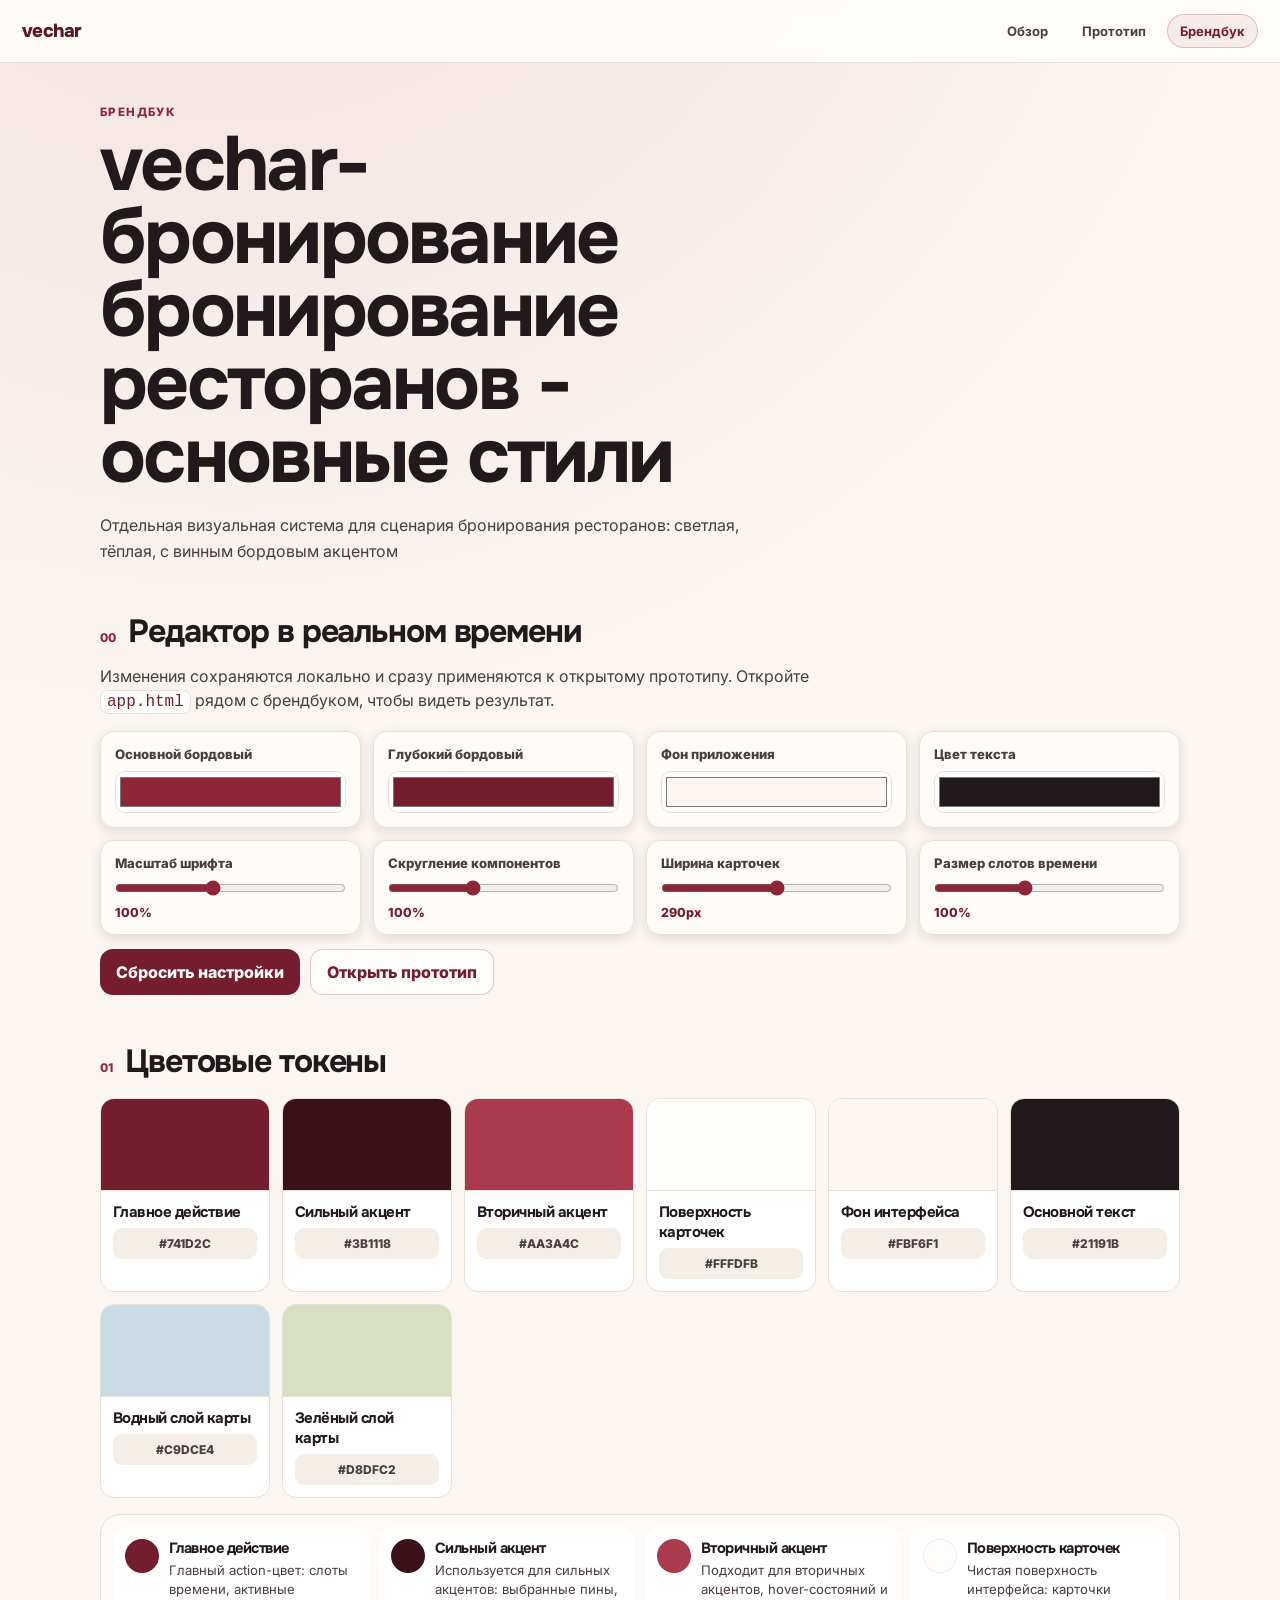
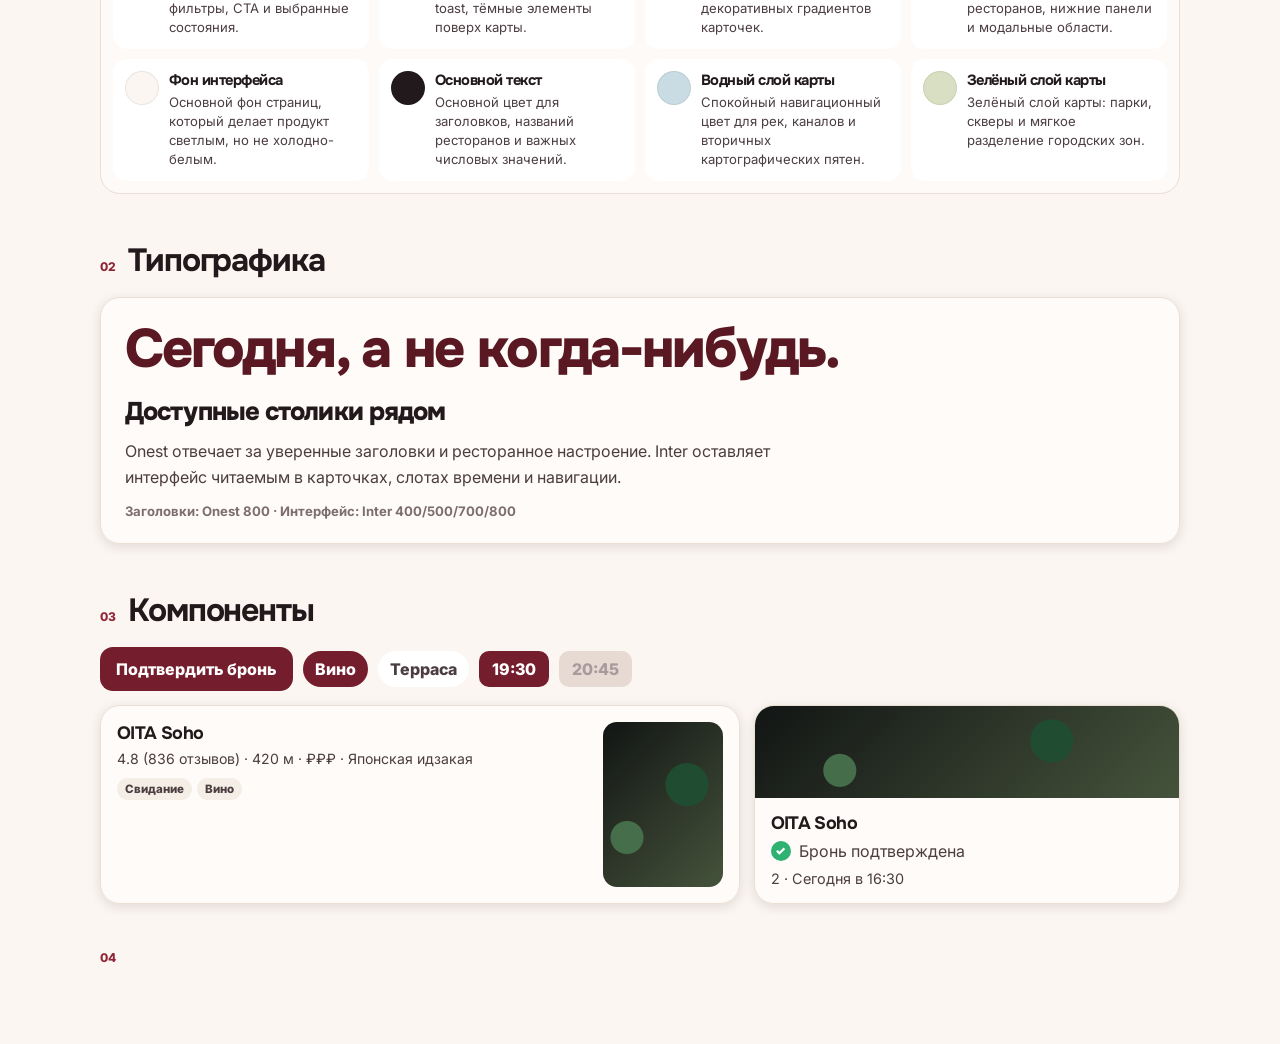
==== brandbook.html @ 6964b8a4 "git init repo" ====
<!DOCTYPE html>
<html lang="ru">
  <head>
    <meta charset="UTF-8" />
    <meta name="viewport" content="width=device-width, initial-scale=1" />
    <meta name="description" content="vechar GPT booking brandbook — токены, компоненты и принципы" />
    <title>vechar  — брендбук by snilezyz</title>
    <link rel="stylesheet" href="./brandbook.css" />
  </head>
  <body>
    <header class="site-header">
      <a class="site-logo" href="./index.html">vechar</a>
      <nav class="site-nav" aria-label="Разделы">
        <a href="./index.html">Обзор</a>
        <a href="./app.html">Прототип</a>
        <a class="active" href="./brandbook.html">Брендбук</a>
      </nav>
    </header>

    <main class="brandbook">
      <section class="brand-hero">
        <p class="eyebrow">Брендбук </p>
        <h1> vechar-бронирование бронирование ресторанов - основные стили</h1>
        <p>
          Отдельная визуальная система для сценария бронирования ресторанов: светлая, тёплая, с винным бордовым акцентом 
        </p>
      </section>

      <section class="section editor-section">
        <div class="section-title">
          <p>00</p>
          <h2>Редактор в реальном времени</h2>
        </div>
        <p class="editor-note">
          Изменения сохраняются локально и сразу применяются к открытому прототипу. Откройте <code>app.html</code> рядом с брендбуком, чтобы видеть результат.
        </p>
        <div class="editor-grid">
          <label>
            <span>Основной бордовый</span>
            <input type="color" data-theme-field="wine600" />
          </label>
          <label>
            <span>Глубокий бордовый</span>
            <input type="color" data-theme-field="wine700" />
          </label>
          <label>
            <span>Фон приложения</span>
            <input type="color" data-theme-field="cream100" />
          </label>
          <label>
            <span>Цвет текста</span>
            <input type="color" data-theme-field="ink900" />
          </label>
          <label>
            <span>Масштаб шрифта</span>
            <input type="range" min="0.9" max="1.14" step="0.01" data-theme-field="fontScale" />
            <output data-theme-output="fontScale"></output>
          </label>
          <label>
            <span>Скругление компонентов</span>
            <input type="range" min="0.75" max="1.45" step="0.01" data-theme-field="radiusScale" />
            <output data-theme-output="radiusScale"></output>
          </label>
          <label>
            <span>Ширина карточек</span>
            <input type="range" min="250" max="330" step="1" data-theme-field="cardWidth" />
            <output data-theme-output="cardWidth"></output>
          </label>
          <label>
            <span>Размер слотов времени</span>
            <input type="range" min="0.85" max="1.24" step="0.01" data-theme-field="slotScale" />
            <output data-theme-output="slotScale"></output>
          </label>
        </div>
        <div class="editor-actions">
          <button type="button" class="btn-primary" id="resetTheme">Сбросить настройки</button>
          <a class="btn-secondary" href="./app.html">Открыть прототип</a>
        </div>
      </section>

      <section class="section">
        <div class="section-title">
          <p>01</p>
          <h2>Цветовые токены</h2>
        </div>
        <div class="swatches">
          <article class="swatch"><div style="background:#741d2c"></div><h3>Главное действие</h3><button data-hex="#741D2C">#741D2C</button></article>
          <article class="swatch"><div style="background:#3b1118"></div><h3>Сильный акцент</h3><button data-hex="#3B1118">#3B1118</button></article>
          <article class="swatch"><div style="background:#aa3a4c"></div><h3>Вторичный акцент</h3><button data-hex="#AA3A4C">#AA3A4C</button></article>
          <article class="swatch"><div style="background:#fffdfb"></div><h3>Поверхность карточек</h3><button data-hex="#FFFDFB">#FFFDFB</button></article>
          <article class="swatch"><div style="background:#fbf6f1"></div><h3>Фон интерфейса</h3><button data-hex="#FBF6F1">#FBF6F1</button></article>
          <article class="swatch"><div style="background:#21191b"></div><h3>Основной текст</h3><button data-hex="#21191B">#21191B</button></article>
          <article class="swatch"><div style="background:#c9dce4"></div><h3>Водный слой карты</h3><button data-hex="#C9DCE4">#C9DCE4</button></article>
          <article class="swatch"><div style="background:#d8dfc2"></div><h3>Зелёный слой карты</h3><button data-hex="#D8DFC2">#D8DFC2</button></article>
        </div>
        <aside class="color-notes" aria-label="Пояснения к цветам">
          <article>
            <span style="background:#741d2c"></span>
            <div>
              <h3>Главное действие</h3>
              <p>Главный action-цвет: слоты времени, активные фильтры, CTA и выбранные состояния.</p>
            </div>
          </article>
          <article>
            <span style="background:#3b1118"></span>
            <div>
              <h3>Сильный акцент</h3>
              <p>Используется для сильных акцентов: выбранные пины, toast, тёмные элементы поверх карты.</p>
            </div>
          </article>
          <article>
            <span style="background:#aa3a4c"></span>
            <div>
              <h3>Вторичный акцент</h3>
              <p>Подходит для вторичных акцентов, hover-состояний и декоративных градиентов карточек.</p>
            </div>
          </article>
          <article>
            <span style="background:#fffdfb"></span>
            <div>
              <h3>Поверхность карточек</h3>
              <p>Чистая поверхность интерфейса: карточки ресторанов, нижние панели и модальные области.</p>
            </div>
          </article>
          <article>
            <span style="background:#fbf6f1"></span>
            <div>
              <h3>Фон интерфейса</h3>
              <p>Основной фон страниц, который делает продукт светлым, но не холодно-белым.</p>
            </div>
          </article>
          <article>
            <span style="background:#21191b"></span>
            <div>
              <h3>Основной текст</h3>
              <p>Основной цвет для заголовков, названий ресторанов и важных числовых значений.</p>
            </div>
          </article>
          <article>
            <span style="background:#c9dce4"></span>
            <div>
              <h3>Водный слой карты</h3>
              <p>Спокойный навигационный цвет для рек, каналов и вторичных картографических пятен.</p>
            </div>
          </article>
          <article>
            <span style="background:#d8dfc2"></span>
            <div>
              <h3>Зелёный слой карты</h3>
              <p>Зелёный слой карты: парки, скверы и мягкое разделение городских зон.</p>
            </div>
          </article>
        </aside>
      </section>

      <section class="section split">
        <div class="section-title">
          <p>02</p>
          <h2>Типографика</h2>
        </div>
        <div class="type-card">
          <p class="display">Сегодня, а не когда-нибудь.</p>
          <p class="headline">Доступные столики рядом</p>
          <p class="body-copy">Onest отвечает за уверенные заголовки и ресторанное настроение. Inter оставляет интерфейс читаемым в карточках, слотах времени и навигации.</p>
          <p class="caption">Заголовки: Onest 800 · Интерфейс: Inter 400/500/700/800</p>
        </div>
      </section>

      <section class="section">
        <div class="section-title">
          <p>03</p>
          <h2>Компоненты</h2>
        </div>
        <div class="component-row">
          <button class="demo-primary" type="button">Подтвердить бронь</button>
          <button class="demo-chip active" type="button">Вино</button>
          <button class="demo-chip" type="button">Терраса</button>
          <button class="demo-slot" type="button">19:30</button>
          <button class="demo-slot disabled" type="button" disabled>20:45</button>
        </div>
        <div class="component-grid">
          <article class="demo-restaurant">
            <div>
              <h3>OITA Soho</h3>
              <p>4.8 (836 отзывов) · 420 м · ₽₽₽ · Японская идзакая</p>
              <div><span>Свидание</span><span>Вино</span></div>
            </div>
            <div class="demo-photo"></div>
          </article>
          <article class="demo-reservation">
            <div class="demo-reservation-photo"></div>
            <div>
              <h3>OITA Soho</h3>
              <p><span>✓</span> Бронь подтверждена</p>
              <small>2 · Сегодня в 16:30</small>
            </div>
          </article>
        </div>
      </section>

      <section class="section principles">
        <div class="section-title">
          <p>04</p>
                </div>
        
      </section>
    </main>

    <div class="toast" id="toast" aria-live="polite"></div>
    <script src="./theme-editor.js"></script>
    <script src="./brandbook.js"></script>
  </body>
</html>
---- brandbook.css ----
@import url("https://fonts.googleapis.com/css2?family=Inter:wght@400;500;600;700;800&family=Onest:wght@600;700;800&display=swap");

:root {
  --wine-900: #3b1118;
  --wine-800: #5a1823;
  --wine-700: #741d2c;
  --wine-600: #8f2638;
  --wine-500: #aa3a4c;
  --cream-50: #fffdfb;
  --cream-100: #fbf6f1;
  --cream-150: #f5eee7;
  --cream-200: #eadfd6;
  --clay-300: #d8c6ba;
  --ink-900: #21191b;
  --ink-700: #4b3d40;
  --ink-500: #7d6d70;
  --green: #2fb171;
  --radius-sm: 10px;
  --radius-md: 14px;
  --radius-lg: 20px;
  --radius-pill: 999px;
  --shadow-card: 0 3px 12px rgba(40, 24, 27, 0.12);
}

* {
  box-sizing: border-box;
  margin: 0;
}

body {
  min-height: 100vh;
  font-family: "Inter", system-ui, -apple-system, BlinkMacSystemFont, "Segoe UI", sans-serif;
  font-size: var(--editor-font-size, 16px);
  background:
    radial-gradient(circle at 18% -12%, rgba(170, 58, 76, 0.13), transparent 34%),
    var(--cream-100);
  color: var(--ink-900);
}

button {
  font: inherit;
  cursor: pointer;
}

code {
  border: 1px solid var(--cream-200);
  border-radius: 8px;
  background: #fff;
  padding: 2px 6px;
  color: var(--wine-700);
}

.site-header {
  position: sticky;
  top: 0;
  z-index: 100;
  display: flex;
  justify-content: space-between;
  align-items: center;
  gap: 16px;
  padding: 14px 22px;
  background: rgba(255, 253, 251, 0.9);
  border-bottom: 1px solid var(--cream-200);
  backdrop-filter: blur(14px);
}

.site-logo {
  color: var(--wine-800);
  font-family: "Onest", system-ui, sans-serif;
  font-size: 1.18rem;
  font-weight: 800;
  letter-spacing: -0.03em;
  text-decoration: none;
}

.site-nav {
  display: flex;
  flex-wrap: wrap;
  gap: 8px;
}

.site-nav a {
  color: var(--ink-700);
  text-decoration: none;
  border: 1px solid transparent;
  border-radius: var(--radius-pill);
  padding: 8px 12px;
  font-size: 0.8125rem;
  font-weight: 700;
}

.site-nav a.active,
.site-nav a:hover {
  color: var(--wine-700);
  border-color: rgba(143, 38, 56, 0.24);
  background: rgba(143, 38, 56, 0.08);
}

.landing,
.brandbook {
  width: min(1080px, calc(100% - 36px));
  margin: 0 auto;
  padding: 42px 0 64px;
}

.landing-hero,
.brand-hero {
  max-width: 760px;
  margin-bottom: 36px;
}

.eyebrow {
  margin-bottom: 10px;
  color: var(--wine-600);
  text-transform: uppercase;
  letter-spacing: 0.12em;
  font-size: 0.72rem;
  font-weight: 800;
}

h1,
h2,
h3,
.display,
.headline {
  font-family: "Onest", system-ui, sans-serif;
  letter-spacing: -0.035em;
}

h1 {
  max-width: 840px;
  font-size: clamp(2.1rem, 7vw, 4.8rem);
  line-height: 0.95;
}

.landing-hero p:not(.eyebrow),
.brand-hero p:not(.eyebrow) {
  max-width: 650px;
  margin-top: 18px;
  color: var(--ink-700);
  font-size: 1rem;
  line-height: 1.65;
}

.hero-actions {
  display: flex;
  flex-wrap: wrap;
  gap: 10px;
  margin-top: 24px;
}

.primary-link,
.secondary-link {
  border-radius: var(--radius-pill);
  padding: 12px 16px;
  text-decoration: none;
  font-size: 0.9rem;
  font-weight: 800;
}

.primary-link {
  background: var(--wine-700);
  color: #fff;
}

.secondary-link {
  border: 1px solid rgba(143, 38, 56, 0.25);
  color: var(--wine-700);
  background: rgba(255, 255, 255, 0.66);
}

.landing-grid {
  display: grid;
  grid-template-columns: repeat(3, 1fr);
  gap: 14px;
}

.landing-grid article,
.type-card,
.demo-restaurant,
.demo-reservation,
.principles ol {
  border: 1px solid var(--cream-200);
  border-radius: var(--editor-radius-20, 20px);
  background: rgba(255, 253, 251, 0.82);
  box-shadow: var(--shadow-card);
}

.editor-note {
  max-width: 720px;
  margin: -4px 0 16px;
  color: var(--ink-700);
  line-height: 1.55;
}

.editor-grid {
  display: grid;
  grid-template-columns: repeat(auto-fit, minmax(220px, 1fr));
  gap: 12px;
}

.editor-grid label {
  display: grid;
  gap: 9px;
  border: 1px solid var(--cream-200);
  border-radius: var(--editor-radius-14, 14px);
  background: rgba(255, 253, 251, 0.84);
  padding: 14px;
  box-shadow: var(--shadow-card);
}

.editor-grid span {
  color: var(--ink-700);
  font-size: 0.82rem;
  font-weight: 800;
}

.editor-grid input[type="color"] {
  width: 100%;
  height: 42px;
  border: 1px solid var(--cream-200);
  border-radius: var(--editor-radius-10, 10px);
  background: #fff;
}

.editor-grid input[type="range"] {
  accent-color: var(--wine-600);
}

.editor-grid output {
  color: var(--wine-700);
  font-size: 0.78rem;
  font-weight: 800;
}

.editor-actions {
  display: flex;
  flex-wrap: wrap;
  gap: 10px;
  margin-top: 14px;
}

.btn-primary {
  border: none;
  border-radius: var(--editor-radius-13, 13px);
  background: var(--wine-700);
  color: #fff;
  padding: var(--editor-button-pad, 12px 16px);
  font-weight: 800;
}

.btn-secondary {
  display: inline-flex;
  align-items: center;
  border: 1px solid rgba(143, 38, 56, 0.24);
  border-radius: var(--editor-radius-13, 13px);
  color: var(--wine-700);
  background: rgba(255, 255, 255, 0.72);
  padding: 12px 16px;
  text-decoration: none;
  font-weight: 800;
}

.landing-grid article {
  padding: 20px;
}

.landing-grid span {
  color: var(--wine-600);
  font-size: 0.75rem;
  font-weight: 800;
}

.landing-grid h2 {
  margin: 10px 0 8px;
  font-size: 1.25rem;
}

.landing-grid p {
  color: var(--ink-700);
  font-size: 0.9rem;
  line-height: 1.55;
}

.section {
  margin-top: 46px;
}

.section-title {
  display: flex;
  align-items: baseline;
  gap: 12px;
  margin-bottom: 16px;
}

.section-title p {
  color: var(--wine-600);
  font-size: 0.75rem;
  font-weight: 800;
}

.section-title h2 {
  font-size: clamp(1.45rem, 3vw, 2rem);
}

.swatches {
  display: grid;
  grid-template-columns: repeat(auto-fit, minmax(160px, 1fr));
  gap: 12px;
}

.swatch {
  overflow: hidden;
  border: 1px solid var(--cream-200);
  border-radius: var(--radius-md);
  background: #fff;
}

.swatch div {
  height: 92px;
  border-bottom: 1px solid var(--cream-200);
}

.swatch h3 {
  padding: 11px 12px 6px;
  font-size: 0.94rem;
}

.swatch button {
  width: calc(100% - 24px);
  margin: 0 12px 12px;
  border: none;
  border-radius: 9px;
  background: var(--cream-150);
  color: var(--ink-700);
  padding: 8px 10px;
  font-size: 0.75rem;
  font-weight: 800;
}

.color-notes {
  display: grid;
  grid-template-columns: repeat(auto-fit, minmax(230px, 1fr));
  gap: 10px;
  margin-top: 16px;
  border: 1px solid var(--cream-200);
  border-radius: var(--editor-radius-20, 20px);
  background: rgba(255, 253, 251, 0.72);
  padding: 12px;
}

.color-notes article {
  display: grid;
  grid-template-columns: 34px 1fr;
  gap: 10px;
  align-items: start;
  border-radius: var(--editor-radius-14, 14px);
  background: #fff;
  padding: 12px;
}

.color-notes span {
  width: 34px;
  height: 34px;
  border: 1px solid rgba(33, 25, 27, 0.08);
  border-radius: 50%;
}

.color-notes h3 {
  margin-bottom: 4px;
  font-size: 0.92rem;
}

.color-notes p {
  color: var(--ink-700);
  font-size: 0.82rem;
  line-height: 1.45;
}

.type-card {
  padding: 24px;
}

.display {
  color: var(--wine-800);
  font-size: clamp(2rem, 5vw, 3.4rem);
  font-weight: 800;
  line-height: 1;
}

.headline {
  margin-top: 18px;
  font-size: 1.6rem;
  font-weight: 800;
}

.body-copy {
  max-width: 660px;
  margin-top: 10px;
  color: var(--ink-700);
  line-height: 1.65;
}

.caption {
  margin-top: 12px;
  color: var(--ink-500);
  font-size: 0.82rem;
  font-weight: 700;
}

.component-row {
  display: flex;
  flex-wrap: wrap;
  align-items: center;
  gap: 10px;
  margin-bottom: 14px;
}

.demo-primary,
.demo-chip,
.demo-slot {
  border: none;
  font-weight: 800;
}

.demo-primary {
  border-radius: var(--editor-radius-13, 13px);
  background: var(--wine-700);
  color: #fff;
  padding: var(--editor-button-pad, 12px 16px);
}

.demo-chip {
  border-radius: var(--radius-pill);
  background: #fff;
  color: var(--ink-700);
  padding: 8px 12px;
}

.demo-chip.active {
  background: var(--wine-700);
  color: #fff;
}

.demo-slot {
  border-radius: var(--editor-radius-10, 10px);
  background: var(--wine-700);
  color: #fff;
  padding: var(--editor-slot-pad-md, 8px 11px);
}

.demo-slot.disabled {
  background: #e6dad2;
  color: #a99a9d;
}

.component-grid {
  display: grid;
  grid-template-columns: minmax(0, 1.2fr) minmax(260px, 0.8fr);
  gap: 14px;
}

.demo-restaurant {
  display: grid;
  grid-template-columns: 1fr minmax(86px, 120px);
  gap: 14px;
  padding: 16px;
}

.demo-restaurant h3,
.demo-reservation h3 {
  font-size: 1.12rem;
}

.demo-restaurant p {
  margin: 6px 0 10px;
  color: var(--ink-700);
  font-size: 0.88rem;
}

.demo-restaurant span {
  display: inline-block;
  margin-right: 5px;
  border-radius: var(--radius-pill);
  background: var(--cream-150);
  color: var(--ink-700);
  padding: 4px 8px;
  font-size: 0.72rem;
  font-weight: 800;
}

.demo-photo,
.demo-reservation-photo {
  min-height: 92px;
  border-radius: var(--editor-radius-14, 14px);
  background:
    radial-gradient(circle at 20% 70%, rgba(71, 113, 76, 0.95) 0 16px, transparent 17px),
    radial-gradient(circle at 70% 38%, rgba(31, 77, 50, 0.95) 0 21px, transparent 22px),
    linear-gradient(135deg, #121514, #45533b);
}

.demo-reservation {
  overflow: hidden;
}

.demo-reservation-photo {
  border-radius: 0;
}

.demo-reservation > div:last-child {
  padding: 14px 16px 16px;
}

.demo-reservation p {
  display: flex;
  align-items: center;
  gap: 8px;
  margin-top: 7px;
  color: var(--ink-700);
}

.demo-reservation p span {
  display: grid;
  place-items: center;
  width: 20px;
  height: 20px;
  border-radius: 50%;
  background: var(--green);
  color: #fff;
  font-size: 0.75rem;
  font-weight: 900;
}

.demo-reservation small {
  display: block;
  margin-top: 9px;
  color: var(--ink-700);
  font-size: 0.9rem;
}

.principles ol {
  padding: 8px 22px 8px 38px;
}

.principles li {
  padding: 12px 0;
  color: var(--ink-700);
  line-height: 1.55;
}

.principles li + li {
  border-top: 1px solid var(--cream-200);
}

.principles strong {
  color: var(--ink-900);
}

.toast {
  position: fixed;
  left: 50%;
  bottom: 24px;
  z-index: 200;
  transform: translateX(-50%) translateY(90px);
  opacity: 0;
  border-radius: var(--radius-pill);
  background: var(--wine-900);
  color: #fff;
  padding: 11px 16px;
  font-size: 0.8125rem;
  font-weight: 700;
  transition: transform 0.22s ease, opacity 0.22s ease;
  pointer-events: none;
}

.toast.show {
  transform: translateX(-50%) translateY(0);
  opacity: 1;
}

@media (max-width: 760px) {
  .site-header {
    align-items: flex-start;
    flex-direction: column;
    padding: 11px 14px;
  }

  .landing,
  .brandbook {
    width: min(100% - 28px, 1080px);
    padding-top: 30px;
  }

  .landing-grid,
  .component-grid {
    grid-template-columns: 1fr;
  }

  h1 {
    font-size: clamp(2rem, 14vw, 3.7rem);
  }
}
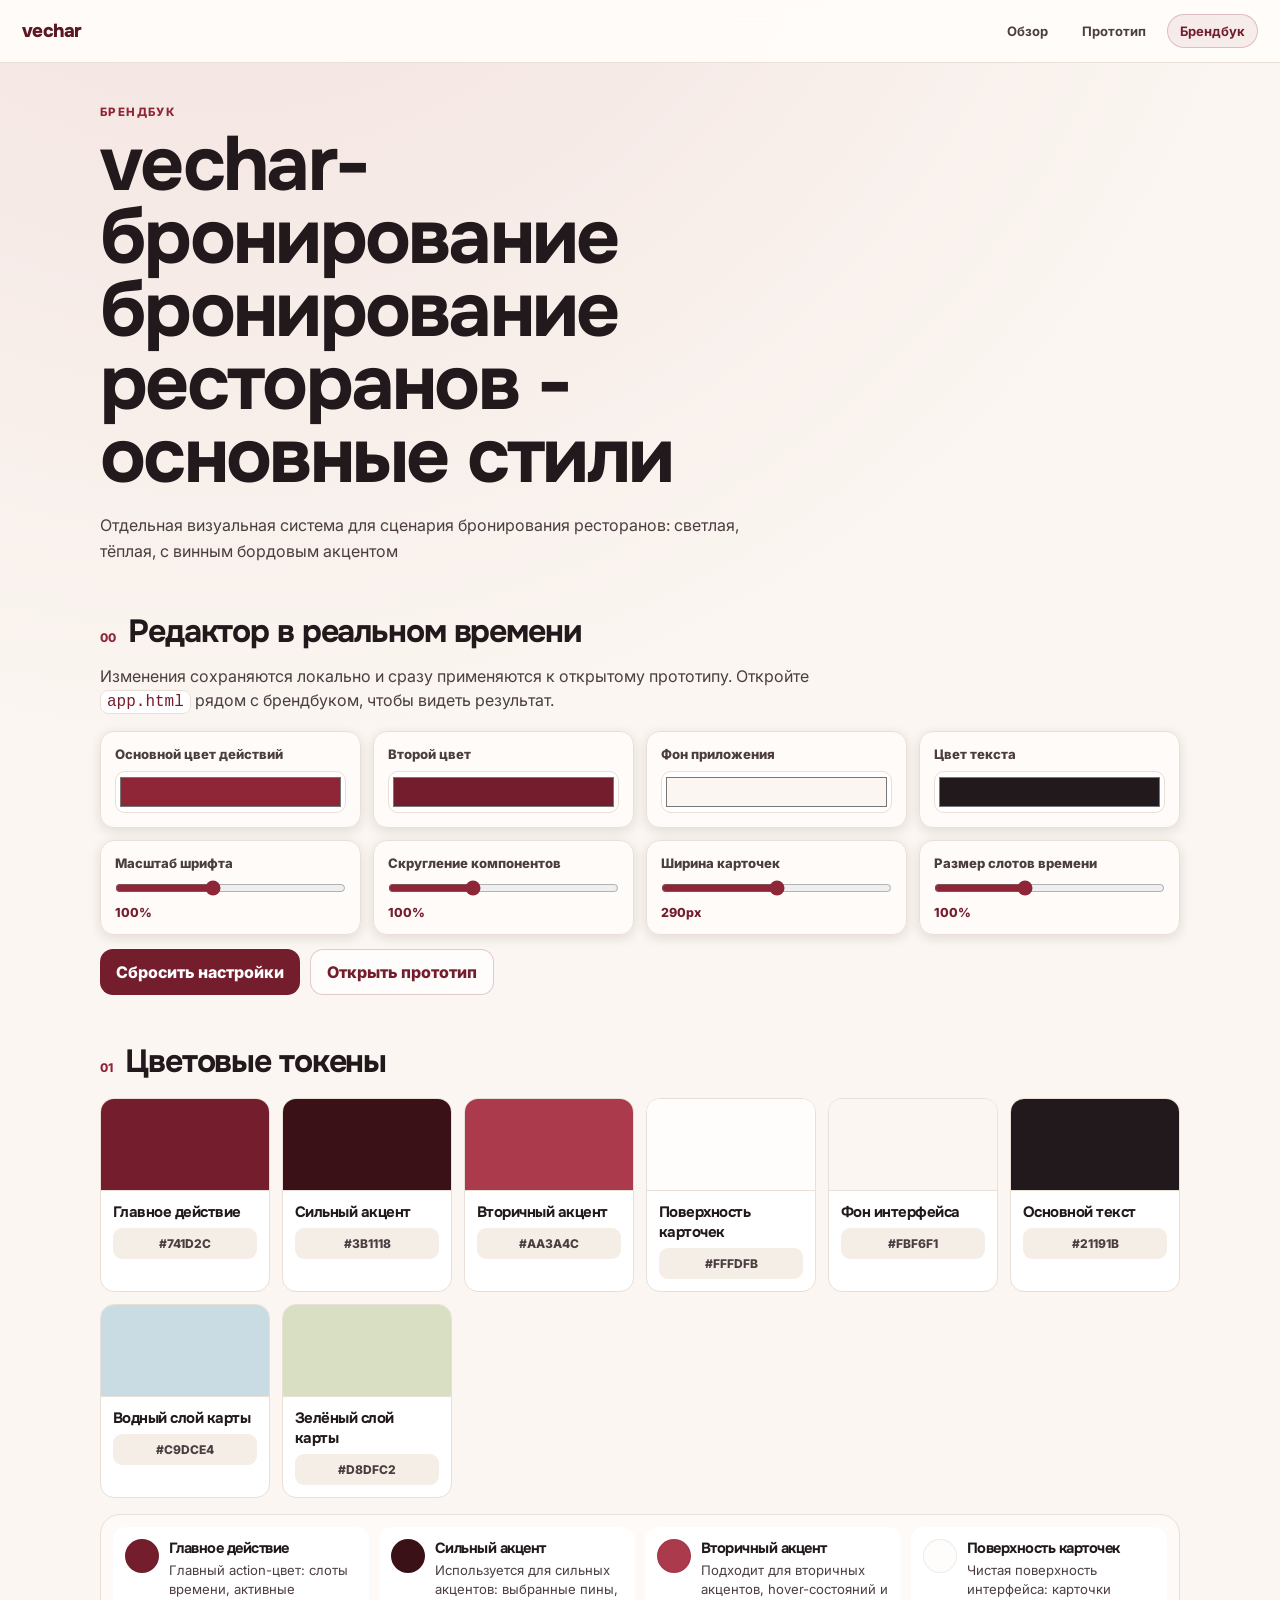
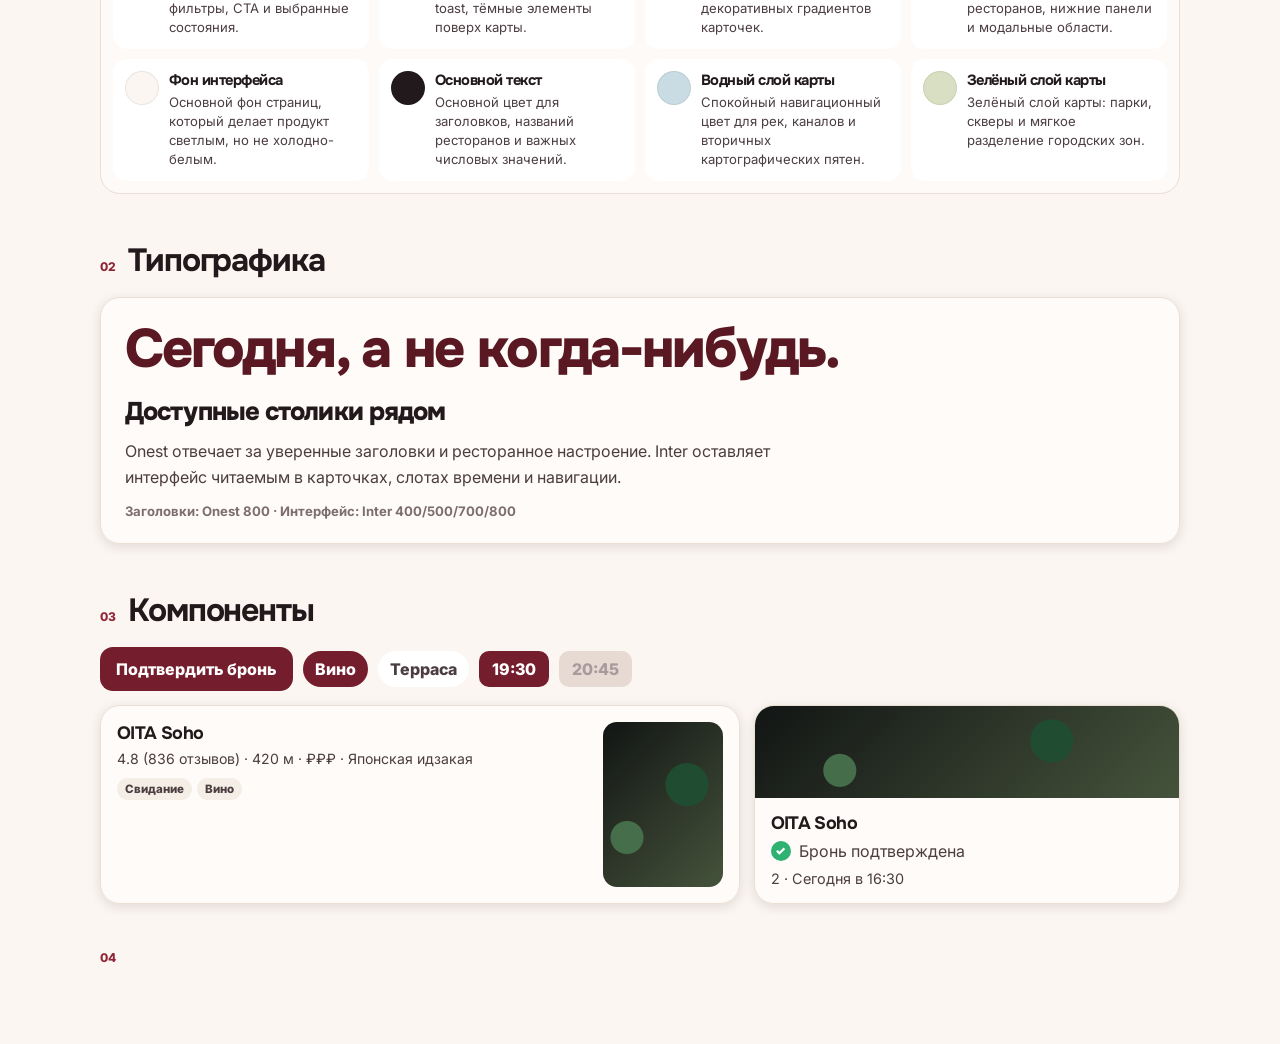
==== commit 715924e0: "Update brandbook.html" ====
--- a/brandbook.html
+++ b/brandbook.html
@@ -36,11 +36,11 @@
         </p>
         <div class="editor-grid">
           <label>
-            <span>Основной бордовый</span>
+            <span>Основной цвет действий</span>
             <input type="color" data-theme-field="wine600" />
           </label>
           <label>
-            <span>Глубокий бордовый</span>
+            <span>Второй цвет</span>
             <input type="color" data-theme-field="wine700" />
           </label>
           <label>
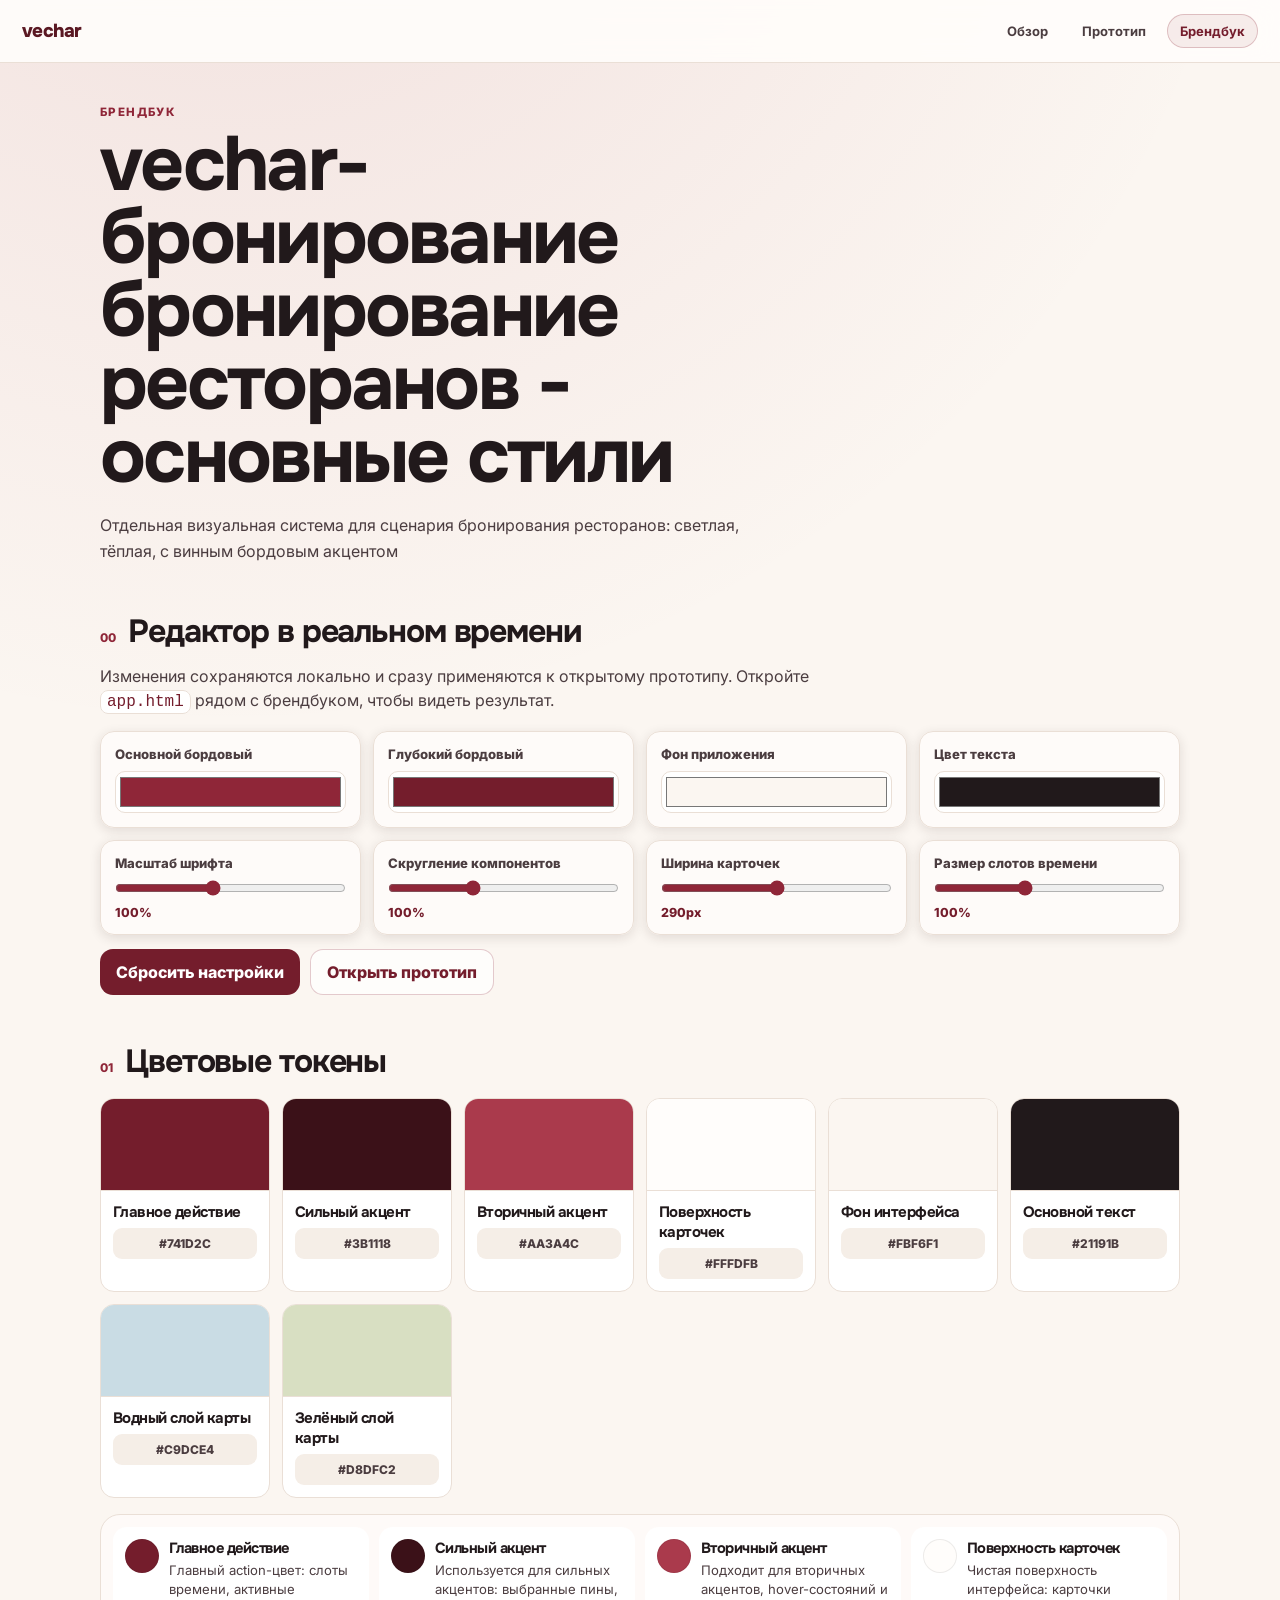
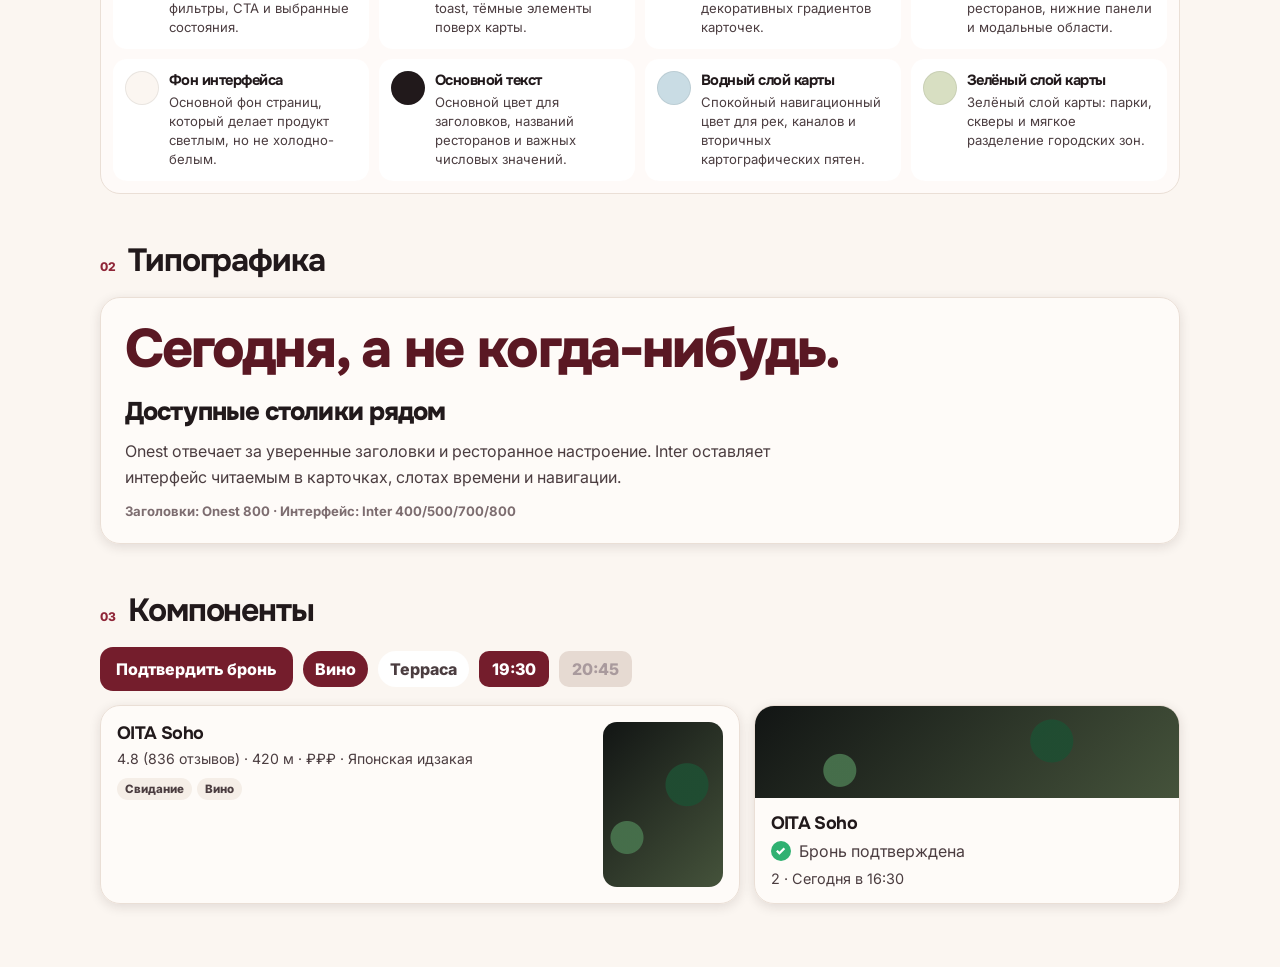
==== commit 0c10a0e8: "delete unnedeed things" ====
--- a/brandbook.html
+++ b/brandbook.html
@@ -36,11 +36,11 @@
         </p>
         <div class="editor-grid">
           <label>
-            <span>Основной цвет действий</span>
+            <span>Основной бордовый</span>
             <input type="color" data-theme-field="wine600" />
           </label>
           <label>
-            <span>Второй цвет</span>
+            <span>Глубокий бордовый</span>
             <input type="color" data-theme-field="wine700" />
           </label>
           <label>
@@ -197,14 +197,7 @@
           </article>
         </div>
       </section>
-
-      <section class="section principles">
-        <div class="section-title">
-          <p>04</p>
-                </div>
-        
-      </section>
-    </main>
+      </main>
 
     <div class="toast" id="toast" aria-live="polite"></div>
     <script src="./theme-editor.js"></script>
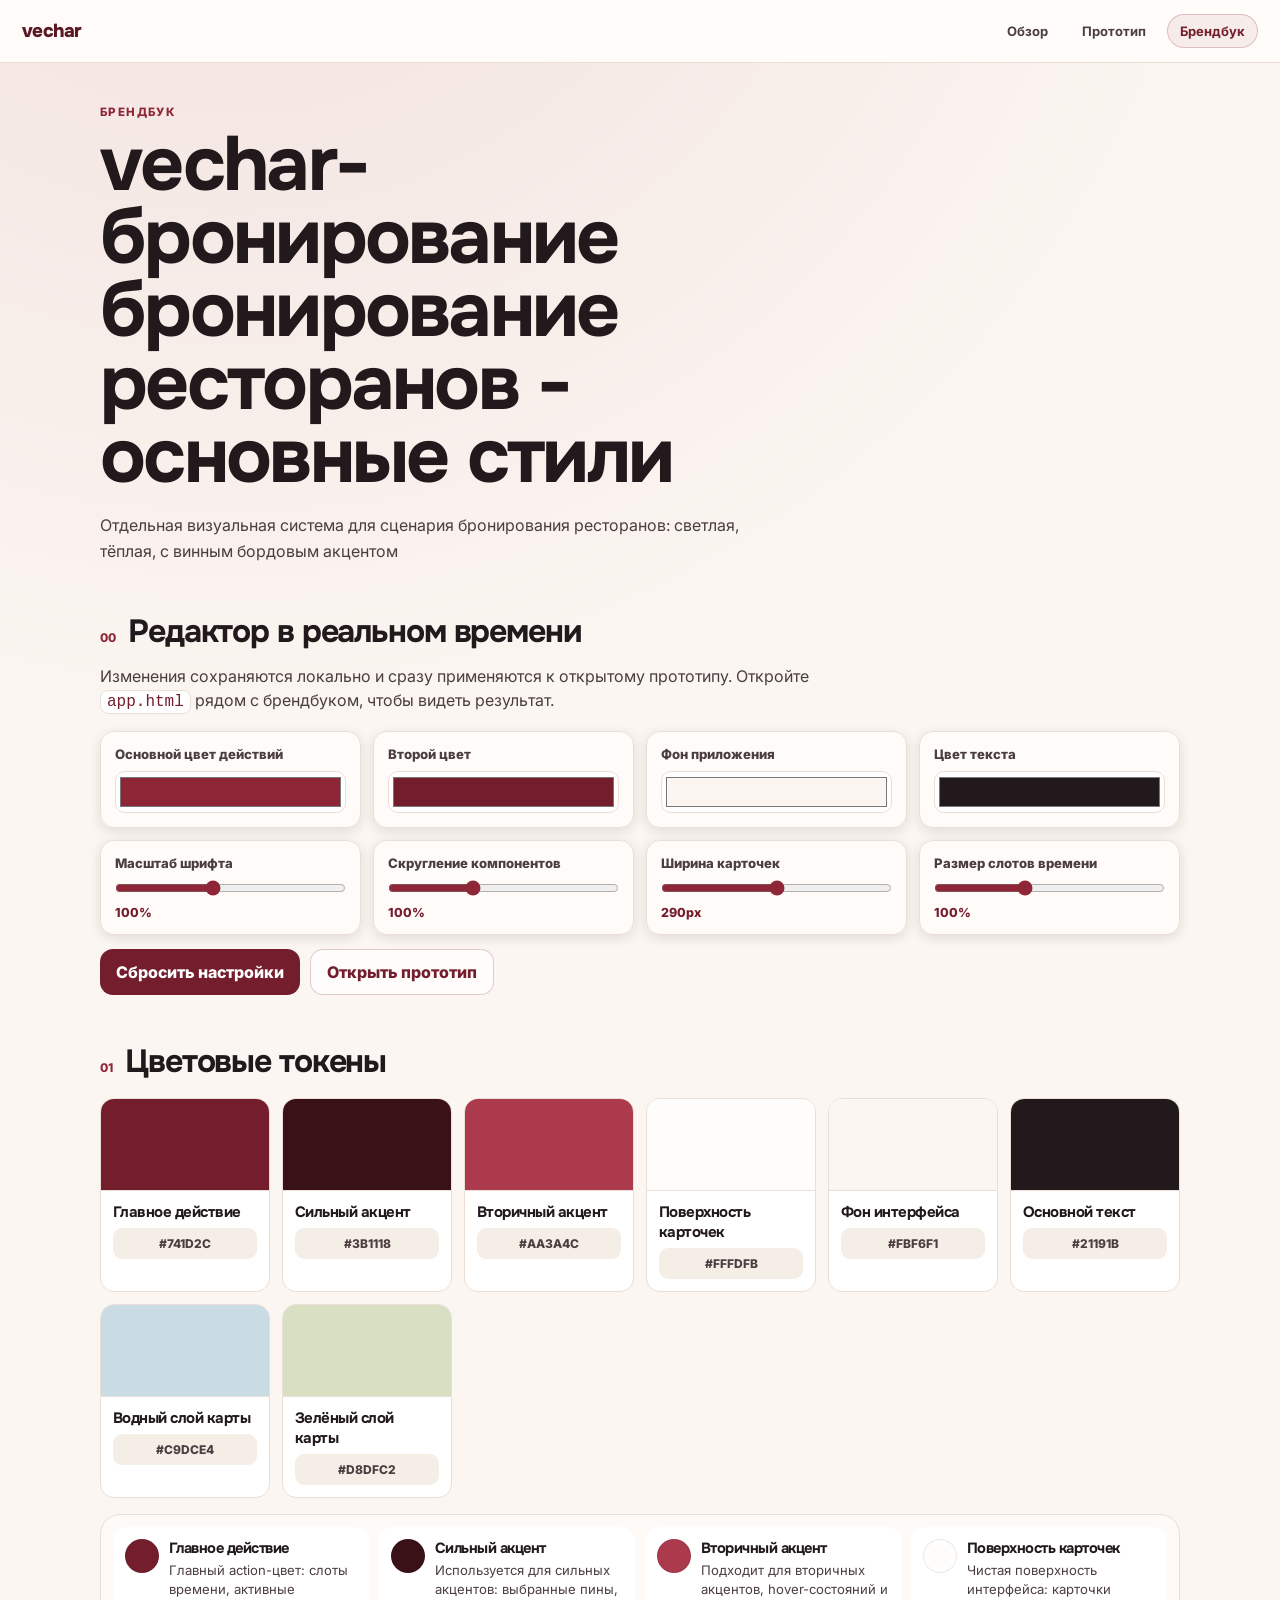
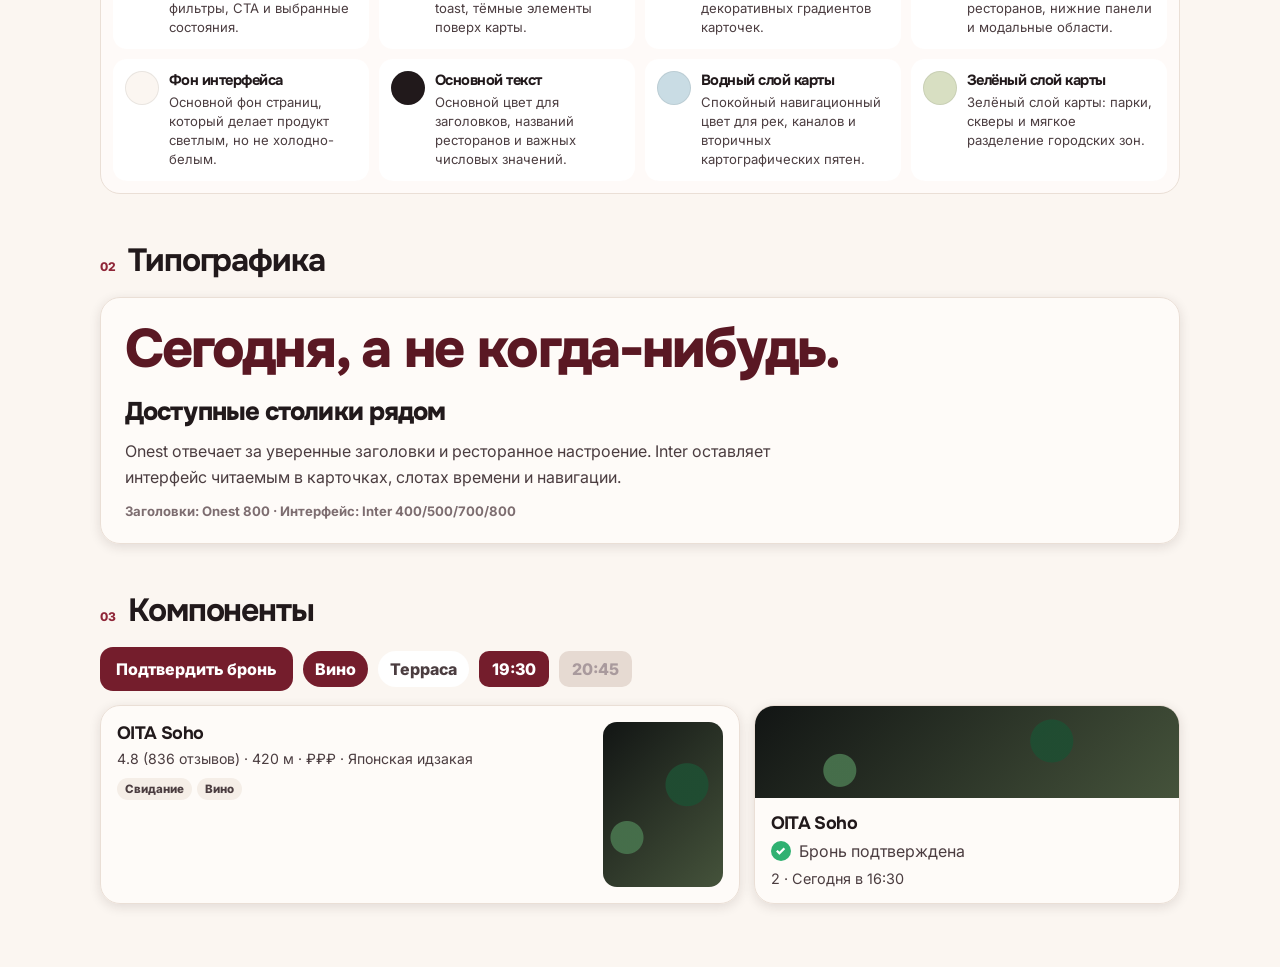
==== commit 9312ade0: "Merge branch 'main' of https://github.com/ugorphpgo/vechersnilezbrand" ====
--- a/brandbook.html
+++ b/brandbook.html
@@ -36,11 +36,11 @@
         </p>
         <div class="editor-grid">
           <label>
-            <span>Основной бордовый</span>
+            <span>Основной цвет действий</span>
             <input type="color" data-theme-field="wine600" />
           </label>
           <label>
-            <span>Глубокий бордовый</span>
+            <span>Второй цвет</span>
             <input type="color" data-theme-field="wine700" />
           </label>
           <label>
